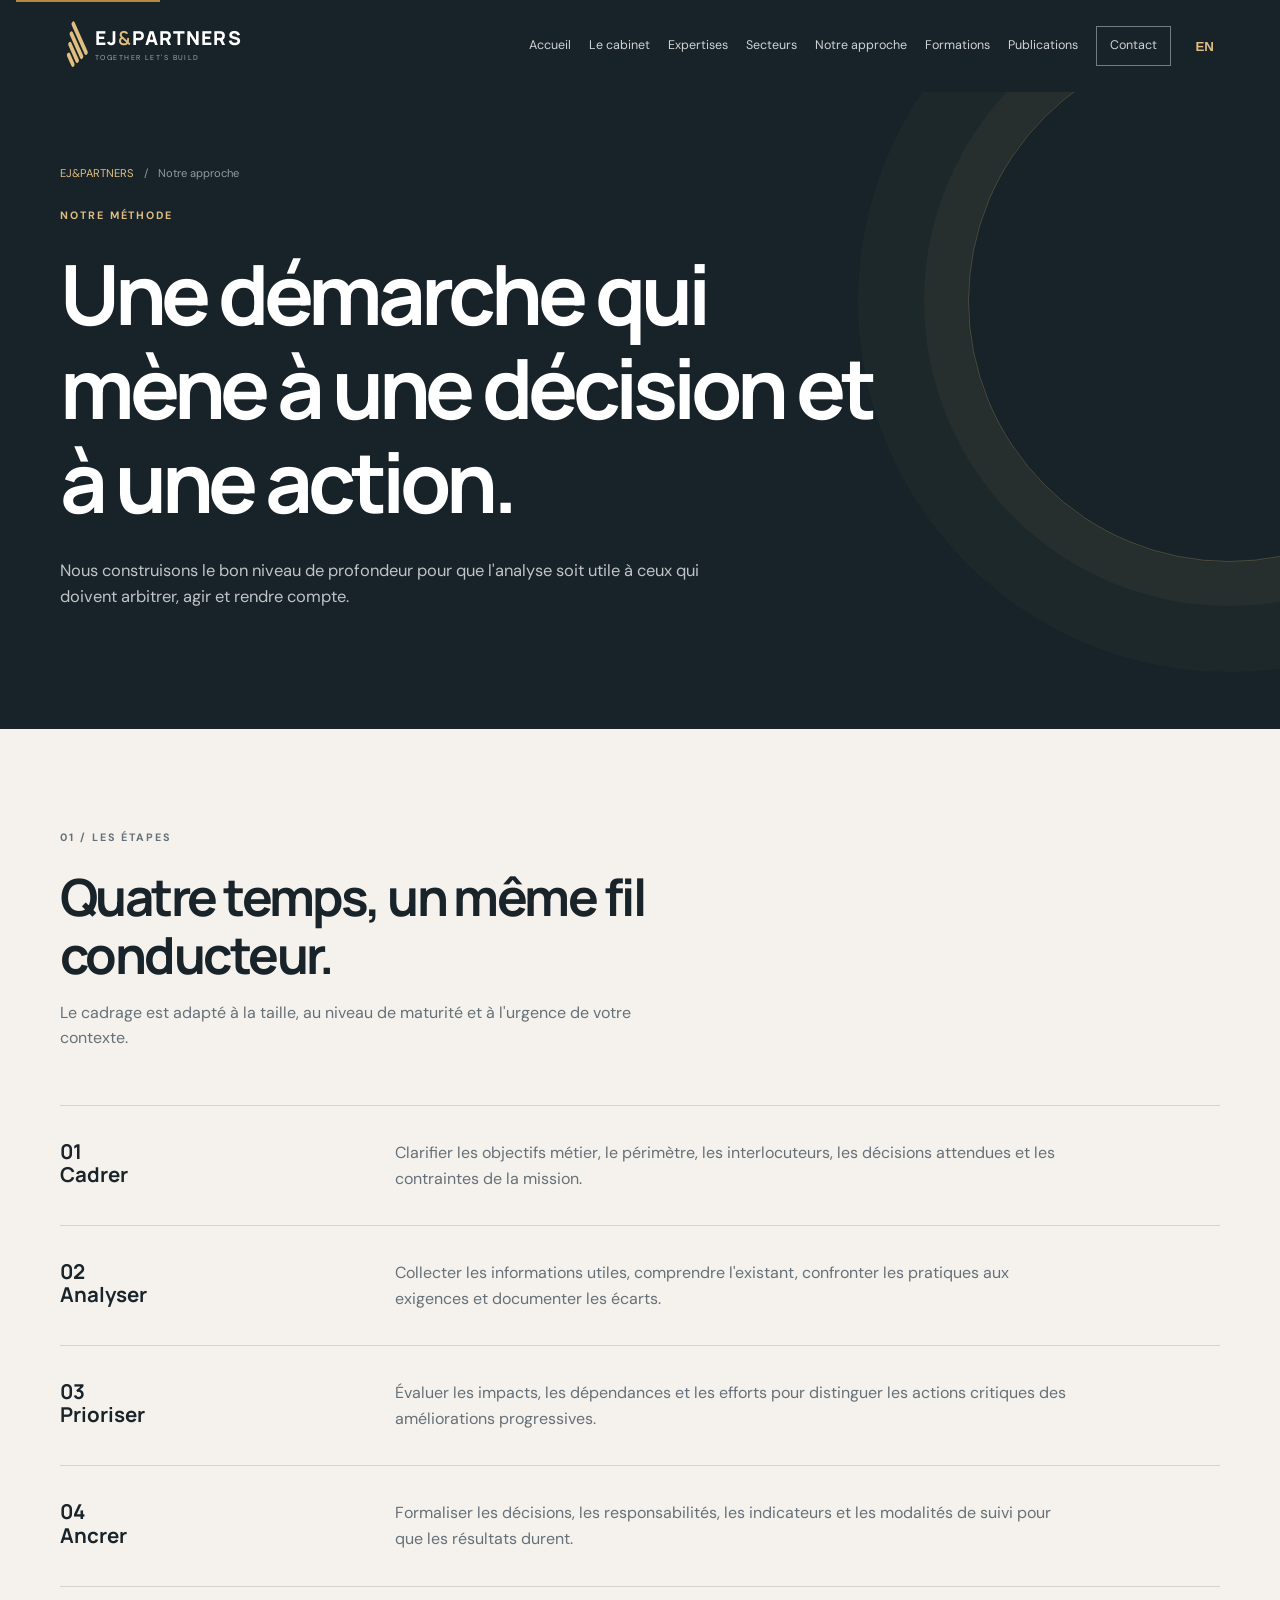
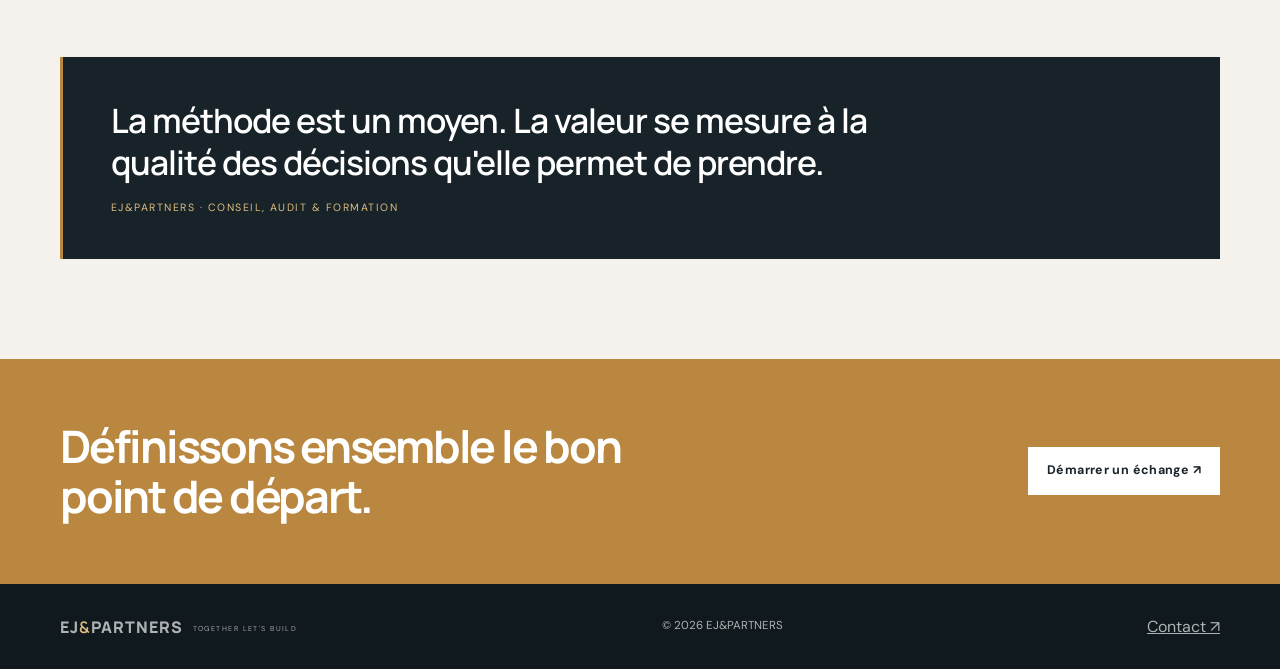
==== approche.html @ cfe6b8b7 "le prompt acheve" ====
<!doctype html><html lang="fr"><head><meta charset="utf-8"><meta name="viewport" content="width=device-width,initial-scale=1"><meta name="description" content="L'approche EJ&PARTNERS"><title>Notre approche — EJ&PARTNERS</title><link rel="preconnect" href="https://fonts.googleapis.com"><link rel="preconnect" href="https://fonts.gstatic.com" crossorigin><link href="https://fonts.googleapis.com/css2?family=DM+Sans:wght@400;500;600;700&family=Manrope:wght@600;700;800&display=swap" rel="stylesheet"><link rel="stylesheet" href="styles.css"><link rel="stylesheet" href="inner.css"></head><body><a class="skip" href="#main">Aller au contenu</a><header class="header inner-header" data-header><div class="wrap nav-wrap"><a class="brand" href="index.html"><span class="brand-symbol" aria-hidden="true"><i></i><i></i><i></i><i></i></span><span class="brand-name">EJ<span>&amp;</span>PARTNERS</span><small>TOGETHER LET'S BUILD</small></a><button class="menu" aria-expanded="false" aria-controls="nav"><span></span><span></span><span></span><b>Menu</b></button><nav id="nav" class="nav"><a href="index.html">Accueil</a><a href="cabinet.html">Le cabinet</a><a href="expertises.html">Expertises</a><a href="secteurs.html">Secteurs</a><a href="approche.html">Notre approche</a><a href="formations.html">Formations</a><a href="publications.html">Publications</a><a class="nav-cta" href="contact.html">Contact</a><button class="lang" data-lang="en">EN</button></nav></div></header><main id="main"><section class="page-hero"><div class="wrap"><p class="crumbs"><a href="index.html">EJ&amp;PARTNERS</a><span>/</span><span>Notre approche</span></p><p class="kicker gold-kicker">Notre méthode</p><h1 data-fr="Une démarche qui mène à une décision et à une action." data-en="A method that leads to decisions and action.">Une démarche qui mène à une décision et à une action.</h1><p class="lead">Nous construisons le bon niveau de profondeur pour que l'analyse soit utile à ceux qui doivent arbitrer, agir et rendre compte.</p></div></section><section class="page-content"><div class="wrap"><div class="content-intro"><p class="kicker dark-kicker">01 / Les étapes</p><h2>Quatre temps, un même fil conducteur.</h2><p>Le cadrage est adapté à la taille, au niveau de maturité et à l'urgence de votre contexte.</p></div><div class="detail-list"><article class="detail"><h3><span class="num">01</span><br>Cadrer</h3><p>Clarifier les objectifs métier, le périmètre, les interlocuteurs, les décisions attendues et les contraintes de la mission.</p></article><article class="detail"><h3><span class="num">02</span><br>Analyser</h3><p>Collecter les informations utiles, comprendre l'existant, confronter les pratiques aux exigences et documenter les écarts.</p></article><article class="detail"><h3><span class="num">03</span><br>Prioriser</h3><p>Évaluer les impacts, les dépendances et les efforts pour distinguer les actions critiques des améliorations progressives.</p></article><article class="detail"><h3><span class="num">04</span><br>Ancrer</h3><p>Formaliser les décisions, les responsabilités, les indicateurs et les modalités de suivi pour que les résultats durent.</p></article></div><div class="quote"><p>La méthode est un moyen. La valeur se mesure à la qualité des décisions qu'elle permet de prendre.</p><small>EJ&amp;PARTNERS · Conseil, audit &amp; formation</small></div></div></section><section class="cta"><div class="wrap cta-row"><h2>Définissons ensemble le bon point de départ.</h2><a class="btn btn-light" href="contact.html">Démarrer un échange ↗</a></div></section></main><footer class="footer"><div class="wrap footer-row"><a class="brand" href="index.html"><span class="brand-name">EJ<span>&amp;</span>PARTNERS</span><small>TOGETHER LET'S BUILD</small></a><p>© <span data-year></span> EJ&amp;PARTNERS</p><a href="contact.html">Contact ↗</a></div></footer><script src="script.js"></script></body></html>
---- styles.css ----
:root{--ink:#19232a;--dark:#172329;--paper:#f5f2ed;--warm:#e9e3d8;--muted:#657078;--gold:#b9873f;--gold-light:#e0be80;--line:rgba(25,35,42,.15);--white:#fff;--sans:"DM Sans",Arial,sans-serif;--display:Manrope,Arial,sans-serif}*{box-sizing:border-box}html{scroll-behavior:smooth}body{margin:0;color:var(--ink);background:var(--paper);font:16px/1.6 var(--sans)}a{color:inherit}.wrap{width:min(1160px,calc(100% - 48px));margin:auto}.skip{position:absolute;top:-40px;left:16px;background:var(--gold);color:#fff;padding:8px 12px;z-index:20}.skip:focus{top:16px}.header{position:absolute;z-index:10;width:100%;color:#fff}.header.scrolled{position:fixed;background:rgba(23,35,41,.97);box-shadow:0 8px 25px #0002}.nav-wrap{min-height:92px;display:flex;justify-content:space-between;align-items:center}.brand{display:grid;grid-template-columns:auto 1fr;grid-template-rows:auto auto;column-gap:10px;text-decoration:none;color:inherit;align-items:center}.brand-symbol{grid-row:1/3;display:flex;align-items:flex-end;gap:3px;height:32px;transform:rotate(-42deg)}.brand-symbol i{width:4px;border-radius:4px;background:var(--gold-light);transform:skew(-18deg)}.brand-symbol i:nth-child(1){height:14px}.brand-symbol i:nth-child(2){height:21px}.brand-symbol i:nth-child(3){height:28px}.brand-symbol i:nth-child(4){height:34px}.brand-name{font:800 1.2rem/1 var(--display);letter-spacing:.06em}.brand-name span{color:var(--gold-light);font-weight:600}.brand small{font-size:.45rem;letter-spacing:.2em;color:#fff9;margin-top:4px}.nav{display:flex;gap:18px;align-items:center}.nav a{font-size:.78rem;color:#fffc;text-decoration:none}.nav a:hover{color:#fff}.nav-cta{border:1px solid #fff6;padding:9px 13px}.lang{border:0;background:none;color:var(--gold-light);font-weight:700;cursor:pointer}.menu{display:none}.hero{position:relative;min-height:760px;display:flex;align-items:center;background:var(--dark);color:#fff;overflow:hidden}.hero:before{content:"";position:absolute;inset:0;background:linear-gradient(90deg,#ffffff0d 1px,transparent 1px),linear-gradient(#ffffff0d 1px,transparent 1px);background-size:280px 220px;opacity:.22}.hero-orbit{position:absolute;right:-250px;top:100px;width:700px;height:700px;border:1px solid #d8b36b44;border-radius:50%;box-shadow:0 0 0 44px #d8b36b0c,0 0 0 110px #d8b36b08}.hero-content{position:relative;z-index:1;padding-top:60px}.kicker{font-size:.67rem;letter-spacing:.18em;text-transform:uppercase;font-weight:700;margin:0 0 22px}.gold-kicker{color:var(--gold-light)}.dark-kicker{color:var(--gold)}h1,h2,h3{font-family:var(--display);line-height:1.13;margin:0}h1{font-size:clamp(2.9rem,6.5vw,5.7rem);letter-spacing:-.06em;max-width:820px}h1 em,h2 em{color:var(--gold-light);font-style:normal}.lead{max-width:600px;color:#fffb;font-size:1.03rem;margin:30px 0}.actions{display:flex;align-items:center;gap:25px}.btn{display:inline-flex;align-items:center;justify-content:center;background:var(--gold);color:#fff;text-decoration:none;padding:14px 19px;font-size:.78rem;font-weight:700;letter-spacing:.03em;transition:.2s}.btn:hover{background:#996c2f;transform:translateY(-2px)}.ghost-link{color:#fffc;text-decoration:none;font-size:.82rem}.hero-tags{display:flex;gap:24px;border-top:1px solid #fff3;padding-top:16px;margin-top:78px;width:560px;color:#fff8;font-size:.63rem;letter-spacing:.15em}.section{padding:112px 0}.two-col{display:grid;grid-template-columns:1fr 1fr;gap:90px}.intro h2,.warm h2{font-size:clamp(2.1rem,4vw,3.5rem);letter-spacing:-.05em;max-width:520px}.copy{color:var(--muted);max-width:520px}.copy p{margin-top:0;margin-bottom:19px}.under{display:inline-block;text-decoration:none;border-bottom:1px solid var(--gold);padding-bottom:4px;font-size:.82rem;font-weight:700;margin-top:12px}.dark{background:var(--dark);color:#fff}.section-head{display:grid;grid-template-columns:1.1fr .9fr;gap:70px;align-items:end;margin-bottom:53px}.section-head h2{font-size:clamp(2.1rem,4vw,3.5rem);letter-spacing:-.05em;max-width:640px}.section-head>p{margin:0;color:#fffa;max-width:390px}.cards{display:grid;grid-template-columns:repeat(4,1fr);border-top:1px solid #fff3;border-left:1px solid #fff3}.card{position:relative;min-height:260px;padding:24px;border-right:1px solid #fff3;border-bottom:1px solid #fff3;color:#fff;text-decoration:none}.card:hover{background:#b9873f18}.card span{color:var(--gold-light);font-size:.65rem;letter-spacing:.14em}.card h3{font-size:1.2rem;letter-spacing:-.02em;margin:44px 0 12px}.card p{margin:0;color:#fffa;font-size:.82rem}.card b{position:absolute;right:22px;bottom:17px;color:var(--gold-light);font-size:1.25rem;font-weight:400}.light-under{color:#fff;margin-top:32px}.sector-row{display:grid;grid-template-columns:repeat(4,1fr);border-top:1px solid var(--line);border-bottom:1px solid var(--line)}.sector-row a{position:relative;padding:23px;min-height:220px;text-decoration:none;border-right:1px solid var(--line)}.sector-row a:last-child{border-right:0}.sector-row a:hover{background:#ece7df}.sector-row span{color:var(--gold);font-size:.65rem;letter-spacing:.13em}.sector-row strong{display:block;font:600 1.3rem/1.18 var(--display);max-width:180px;margin-top:43px}.sector-row small{display:block;color:var(--muted);font-size:.73rem;margin-top:13px}.warm{background:var(--warm)}.steps{margin:0;padding:0;list-style:none;border-top:1px solid var(--line)}.steps li{display:grid;grid-template-columns:54px 1fr;gap:15px;padding:20px 0;border-bottom:1px solid var(--line)}.steps li>span{color:var(--gold);font-size:.67rem;letter-spacing:.14em}.steps h3{font-size:1.13rem}.steps p{margin:5px 0 0;color:var(--muted);font-size:.83rem}.contact-strip-inner{display:flex;justify-content:space-between;align-items:center;gap:35px}.contact-strip h2{font-size:clamp(2.2rem,4.6vw,4.1rem);letter-spacing:-.055em}.footer{background:#10191e;color:#fffa;padding:30px 0}.footer-row{display:flex;align-items:center;justify-content:space-between;gap:20px}.footer .brand-name{font-size:1rem}.footer p,.footer>a{font-size:.72rem;margin:0}.footer>a{color:var(--gold-light);text-decoration:none}
@media(max-width:850px){.wrap{width:min(100% - 36px,620px)}.nav-wrap{min-height:74px}.menu{display:flex;align-items:center;gap:4px;background:none;border:0;color:#fff;font:600 .7rem var(--sans)}.menu span{display:block;width:15px;height:1px;background:var(--gold-light)}.nav{display:none;position:absolute;top:74px;left:0;right:0;background:var(--dark);padding:18px;flex-direction:column;align-items:stretch;gap:5px}.nav.open{display:flex}.nav a{padding:10px 4px}.nav-cta{text-align:center}.lang{align-self:flex-start;margin-top:5px}.hero{min-height:700px}.hero-tags{width:100%;gap:14px;flex-wrap:wrap;margin-top:55px}.two-col,.section-head{grid-template-columns:1fr;gap:35px}.section{padding:78px 0}.cards{grid-template-columns:1fr 1fr}.card{min-height:225px}.sector-row{grid-template-columns:1fr 1fr}.sector-row a{border-bottom:1px solid var(--line)}.sector-row a:nth-child(2){border-right:0}.contact-strip-inner{align-items:flex-start;flex-direction:column}.footer-row{align-items:flex-start;flex-direction:column}}@media(max-width:480px){h1{font-size:2.85rem}.actions{align-items:flex-start;flex-direction:column;gap:17px}.cards,.sector-row{grid-template-columns:1fr}.card,.sector-row a{border-right:0}.sector-row a{min-height:170px}.sector-row strong{margin-top:28px}}
---- inner.css ----
.inner-header{background:var(--dark)}.page-hero{position:relative;background:var(--dark);color:#fff;padding:165px 0 88px;overflow:hidden}.page-hero:after{content:"";position:absolute;width:520px;height:520px;right:-210px;top:40px;border:1px solid #d8b36b44;border-radius:50%;box-shadow:0 0 0 44px #d8b36b0c,0 0 0 110px #d8b36b08}.page-hero .wrap{position:relative;z-index:1}.crumbs{display:flex;gap:10px;color:#fff8;font-size:.7rem;margin:0 0 24px}.crumbs a{color:var(--gold-light);text-decoration:none}.page-hero h1{max-width:850px}.page-hero .lead{max-width:650px}.page-content{padding:100px 0}.content-intro{max-width:720px;margin-bottom:54px}.content-intro h2{font-size:clamp(2.1rem,4vw,3.5rem);letter-spacing:-.05em}.content-intro p{color:var(--muted);max-width:620px}.detail-list{border-top:1px solid var(--line)}.detail{display:grid;grid-template-columns:280px 1fr;gap:55px;padding:34px 0;border-bottom:1px solid var(--line)}.detail h3{font-size:1.28rem}.detail p{color:var(--muted);max-width:680px;margin:0}.quote{margin-top:70px;padding:42px 48px;background:var(--dark);color:#fff;border-left:3px solid var(--gold)}.quote p{font:600 clamp(1.4rem,2.7vw,2.1rem)/1.25 var(--display);max-width:850px;margin:0;letter-spacing:-.03em}.quote small{display:block;color:var(--gold-light);margin-top:17px;font-size:.66rem;letter-spacing:.14em;text-transform:uppercase}.cta{padding:62px 0;background:var(--gold);color:#fff}.cta-row{display:flex;align-items:center;justify-content:space-between;gap:30px}.cta h2{font-size:clamp(1.9rem,3.5vw,3rem);letter-spacing:-.05em;max-width:660px}.btn-light{background:#fff;color:var(--ink)}.page-cards{display:grid;grid-template-columns:repeat(2,1fr);gap:1px;background:var(--line);border-left:1px solid var(--line);border-top:1px solid var(--line)}.page-card{background:var(--paper);padding:31px;min-height:230px}.page-card.dark-card{background:var(--dark);color:#fff}.page-card .num{color:var(--gold);font-size:.65rem;letter-spacing:.15em}.page-card h3{font-size:1.28rem;margin:38px 0 13px}.page-card p{color:var(--muted);font-size:.86rem;margin:0}.dark-card p{color:#fffa}.contact-grid{display:grid;grid-template-columns:1fr 1fr;gap:90px}.contact-copy h2{font-size:clamp(2.1rem,4vw,3.6rem);letter-spacing:-.05em}.contact-copy>p{color:var(--muted);max-width:540px}.contact-details{border-top:1px solid var(--line);margin-top:35px;padding-top:18px;display:grid;gap:8px}.contact-details small{color:var(--muted)}.contact-details strong{font-family:var(--display);font-size:1.05rem}.form-box{background:var(--dark);padding:36px;color:#fff}.form-box form{display:grid;gap:18px}.form-box label{display:grid;gap:7px;color:#fff9;font-size:.75rem}.form-box input,.form-box select,.form-box textarea{width:100%;border:0;border-bottom:1px solid #fff4;background:none;color:#fff;padding:8px 0;font:inherit;outline:none}.form-box select option{color:var(--ink)}.form-box input:focus,.form-box select:focus,.form-box textarea:focus{border-color:var(--gold-light)}.status{color:var(--gold-light);font-size:.78rem;min-height:25px;margin:0}.article-grid{display:grid;grid-template-columns:repeat(3,1fr);gap:22px}.article{background:#fff;border:1px solid var(--line);padding:28px;min-height:280px}.article small{color:var(--gold);letter-spacing:.12em;text-transform:uppercase;font-size:.62rem}.article h3{font-size:1.2rem;margin:25px 0 14px}.article p{font-size:.84rem;color:var(--muted)}.article a{font-size:.8rem;font-weight:700;text-decoration:none}.article a:hover{color:var(--gold)}@media(max-width:850px){.page-hero{padding:135px 0 70px}.page-content{padding:75px 0}.detail,.contact-grid{grid-template-columns:1fr;gap:14px}.page-cards,.article-grid{grid-template-columns:1fr}.cta-row{align-items:flex-start;flex-direction:column}.quote{padding:30px 24px}}
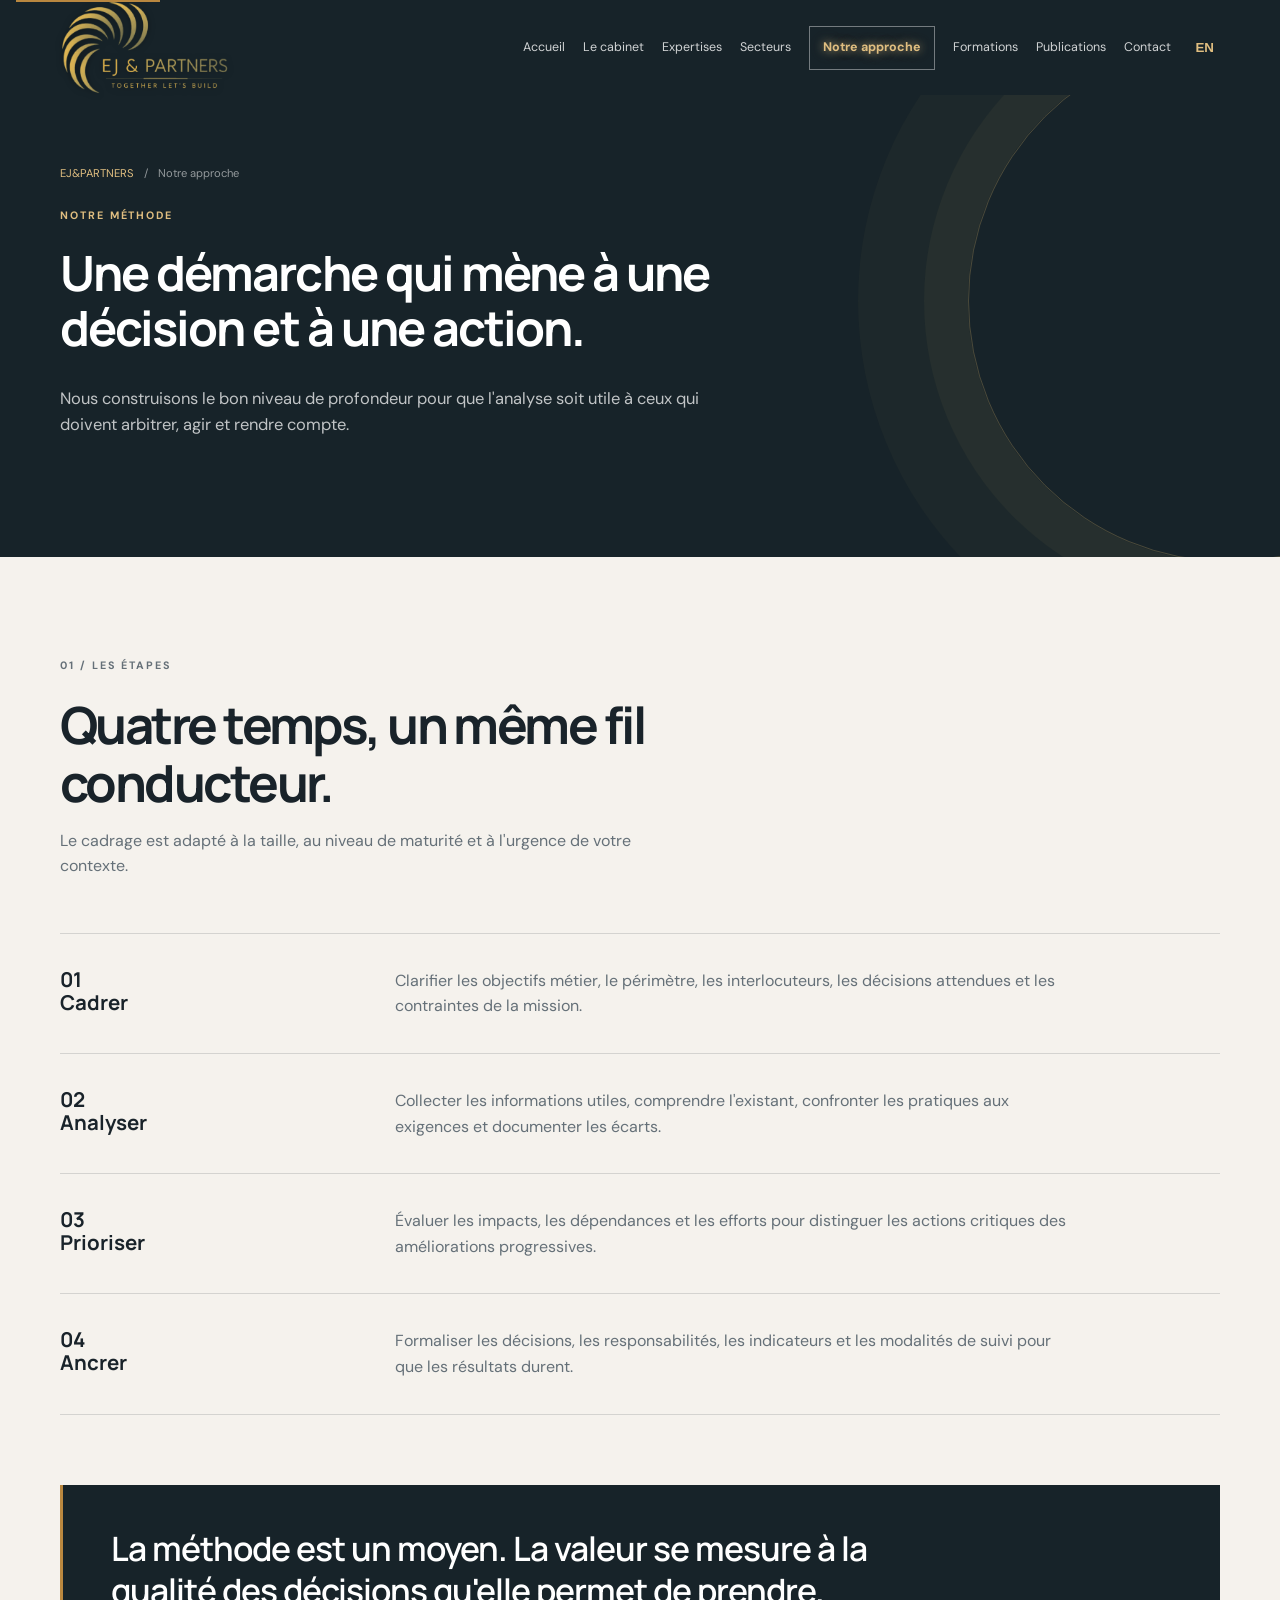
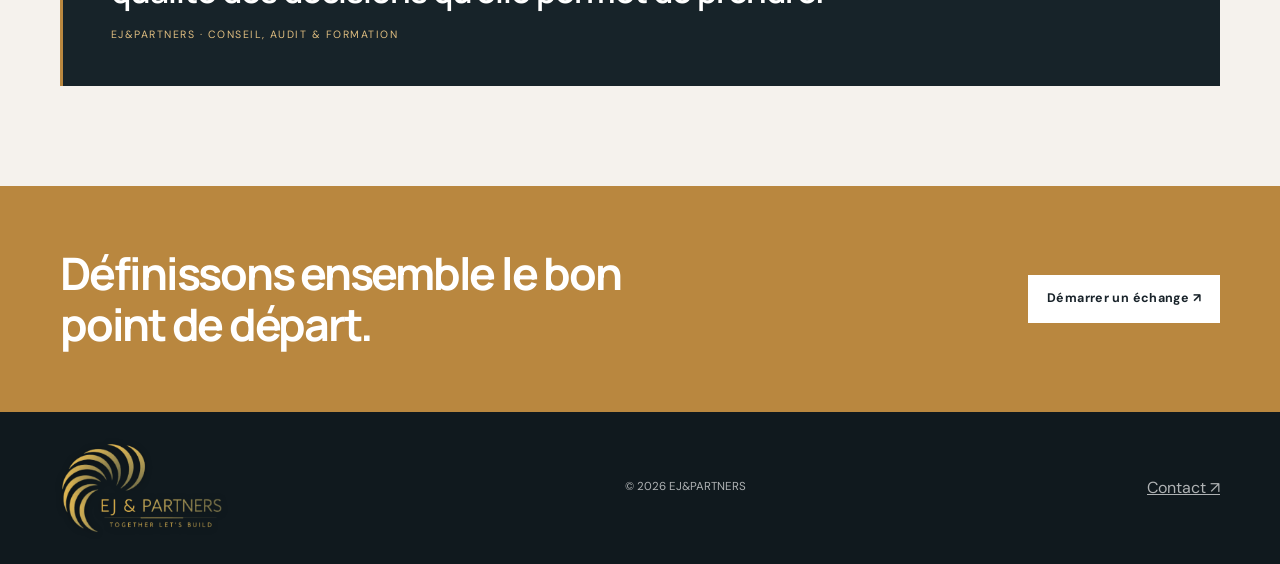
==== commit 22394b68: "il manque les photos" ====
--- a/approche.html
+++ b/approche.html
@@ -1 +1 @@
-<!doctype html><html lang="fr"><head><meta charset="utf-8"><meta name="viewport" content="width=device-width,initial-scale=1"><meta name="description" content="L'approche EJ&PARTNERS"><title>Notre approche — EJ&PARTNERS</title><link rel="preconnect" href="https://fonts.googleapis.com"><link rel="preconnect" href="https://fonts.gstatic.com" crossorigin><link href="https://fonts.googleapis.com/css2?family=DM+Sans:wght@400;500;600;700&family=Manrope:wght@600;700;800&display=swap" rel="stylesheet"><link rel="stylesheet" href="styles.css"><link rel="stylesheet" href="inner.css"></head><body><a class="skip" href="#main">Aller au contenu</a><header class="header inner-header" data-header><div class="wrap nav-wrap"><a class="brand" href="index.html"><span class="brand-symbol" aria-hidden="true"><i></i><i></i><i></i><i></i></span><span class="brand-name">EJ<span>&amp;</span>PARTNERS</span><small>TOGETHER LET'S BUILD</small></a><button class="menu" aria-expanded="false" aria-controls="nav"><span></span><span></span><span></span><b>Menu</b></button><nav id="nav" class="nav"><a href="index.html">Accueil</a><a href="cabinet.html">Le cabinet</a><a href="expertises.html">Expertises</a><a href="secteurs.html">Secteurs</a><a href="approche.html">Notre approche</a><a href="formations.html">Formations</a><a href="publications.html">Publications</a><a class="nav-cta" href="contact.html">Contact</a><button class="lang" data-lang="en">EN</button></nav></div></header><main id="main"><section class="page-hero"><div class="wrap"><p class="crumbs"><a href="index.html">EJ&amp;PARTNERS</a><span>/</span><span>Notre approche</span></p><p class="kicker gold-kicker">Notre méthode</p><h1 data-fr="Une démarche qui mène à une décision et à une action." data-en="A method that leads to decisions and action.">Une démarche qui mène à une décision et à une action.</h1><p class="lead">Nous construisons le bon niveau de profondeur pour que l'analyse soit utile à ceux qui doivent arbitrer, agir et rendre compte.</p></div></section><section class="page-content"><div class="wrap"><div class="content-intro"><p class="kicker dark-kicker">01 / Les étapes</p><h2>Quatre temps, un même fil conducteur.</h2><p>Le cadrage est adapté à la taille, au niveau de maturité et à l'urgence de votre contexte.</p></div><div class="detail-list"><article class="detail"><h3><span class="num">01</span><br>Cadrer</h3><p>Clarifier les objectifs métier, le périmètre, les interlocuteurs, les décisions attendues et les contraintes de la mission.</p></article><article class="detail"><h3><span class="num">02</span><br>Analyser</h3><p>Collecter les informations utiles, comprendre l'existant, confronter les pratiques aux exigences et documenter les écarts.</p></article><article class="detail"><h3><span class="num">03</span><br>Prioriser</h3><p>Évaluer les impacts, les dépendances et les efforts pour distinguer les actions critiques des améliorations progressives.</p></article><article class="detail"><h3><span class="num">04</span><br>Ancrer</h3><p>Formaliser les décisions, les responsabilités, les indicateurs et les modalités de suivi pour que les résultats durent.</p></article></div><div class="quote"><p>La méthode est un moyen. La valeur se mesure à la qualité des décisions qu'elle permet de prendre.</p><small>EJ&amp;PARTNERS · Conseil, audit &amp; formation</small></div></div></section><section class="cta"><div class="wrap cta-row"><h2>Définissons ensemble le bon point de départ.</h2><a class="btn btn-light" href="contact.html">Démarrer un échange ↗</a></div></section></main><footer class="footer"><div class="wrap footer-row"><a class="brand" href="index.html"><span class="brand-name">EJ<span>&amp;</span>PARTNERS</span><small>TOGETHER LET'S BUILD</small></a><p>© <span data-year></span> EJ&amp;PARTNERS</p><a href="contact.html">Contact ↗</a></div></footer><script src="script.js"></script></body></html>
+<!doctype html><html lang="fr"><head><meta charset="utf-8"><meta name="viewport" content="width=device-width,initial-scale=1"><meta name="description" content="L'approche EJ&PARTNERS"><title>Notre approche — EJ&PARTNERS</title><link rel="preconnect" href="https://fonts.googleapis.com"><link rel="preconnect" href="https://fonts.gstatic.com" crossorigin><link href="https://fonts.googleapis.com/css2?family=DM+Sans:wght@400;500;600;700&family=Manrope:wght@600;700;800&display=swap" rel="stylesheet"><link rel="stylesheet" href="styles.css"><link rel="stylesheet" href="inner.css"></head><body><a class="skip" href="#main">Aller au contenu</a><header class="header inner-header" data-header><div class="wrap nav-wrap"><a class="brand" href="index.html"><img class="brand-logo" src="logo-ej-partners.png" alt="EJ&amp;PARTNERS ? Together let?s build"></a><button class="menu" aria-expanded="false" aria-controls="nav"><span></span><span></span><span></span><b>Menu</b></button><nav id="nav" class="nav"><a href="index.html">Accueil</a><a href="cabinet.html">Le cabinet</a><a href="expertises.html">Expertises</a><a href="secteurs.html">Secteurs</a><a href="approche.html">Notre approche</a><a href="formations.html">Formations</a><a href="publications.html">Publications</a><a class="nav-cta" href="contact.html">Contact</a><button class="lang" data-lang="en">EN</button></nav></div></header><main id="main"><section class="page-hero"><div class="wrap"><p class="crumbs"><a href="index.html">EJ&amp;PARTNERS</a><span>/</span><span>Notre approche</span></p><p class="kicker gold-kicker">Notre méthode</p><h1 class="approche-title" data-fr="<span>Une démarche qui mène à une</span><span>décision et à une action.</span>" data-en="<span>A method that leads to</span><span>decisions and action.</span>"><span>Une démarche qui mène à une</span><span>décision et à une action.</span></h1><p class="lead">Nous construisons le bon niveau de profondeur pour que l'analyse soit utile à ceux qui doivent arbitrer, agir et rendre compte.</p></div></section><section class="page-content"><div class="wrap"><div class="content-intro"><p class="kicker dark-kicker">01 / Les étapes</p><h2>Quatre temps, un même fil conducteur.</h2><p>Le cadrage est adapté à la taille, au niveau de maturité et à l'urgence de votre contexte.</p></div><div class="detail-list"><article class="detail"><h3><span class="num">01</span><br>Cadrer</h3><p>Clarifier les objectifs métier, le périmètre, les interlocuteurs, les décisions attendues et les contraintes de la mission.</p></article><article class="detail"><h3><span class="num">02</span><br>Analyser</h3><p>Collecter les informations utiles, comprendre l'existant, confronter les pratiques aux exigences et documenter les écarts.</p></article><article class="detail"><h3><span class="num">03</span><br>Prioriser</h3><p>Évaluer les impacts, les dépendances et les efforts pour distinguer les actions critiques des améliorations progressives.</p></article><article class="detail"><h3><span class="num">04</span><br>Ancrer</h3><p>Formaliser les décisions, les responsabilités, les indicateurs et les modalités de suivi pour que les résultats durent.</p></article></div><div class="quote"><p>La méthode est un moyen. La valeur se mesure à la qualité des décisions qu'elle permet de prendre.</p><small>EJ&amp;PARTNERS · Conseil, audit &amp; formation</small></div></div></section><section class="cta"><div class="wrap cta-row"><h2>Définissons ensemble le bon point de départ.</h2><a class="btn btn-light" href="contact.html">Démarrer un échange ↗</a></div></section></main><footer class="footer"><div class="wrap footer-row"><a class="brand" href="index.html"><img class="brand-logo" src="logo-ej-partners.png" alt="EJ&amp;PARTNERS ? Together let?s build"></a><p>© <span data-year></span> EJ&amp;PARTNERS</p><a href="contact.html">Contact ↗</a></div></footer><script src="script.js"></script></body></html>
--- a/styles.css
+++ b/styles.css
@@ -1,2 +1,23 @@
 :root{--ink:#19232a;--dark:#172329;--paper:#f5f2ed;--warm:#e9e3d8;--muted:#657078;--gold:#b9873f;--gold-light:#e0be80;--line:rgba(25,35,42,.15);--white:#fff;--sans:"DM Sans",Arial,sans-serif;--display:Manrope,Arial,sans-serif}*{box-sizing:border-box}html{scroll-behavior:smooth}body{margin:0;color:var(--ink);background:var(--paper);font:16px/1.6 var(--sans)}a{color:inherit}.wrap{width:min(1160px,calc(100% - 48px));margin:auto}.skip{position:absolute;top:-40px;left:16px;background:var(--gold);color:#fff;padding:8px 12px;z-index:20}.skip:focus{top:16px}.header{position:absolute;z-index:10;width:100%;color:#fff}.header.scrolled{position:fixed;background:rgba(23,35,41,.97);box-shadow:0 8px 25px #0002}.nav-wrap{min-height:92px;display:flex;justify-content:space-between;align-items:center}.brand{display:grid;grid-template-columns:auto 1fr;grid-template-rows:auto auto;column-gap:10px;text-decoration:none;color:inherit;align-items:center}.brand-symbol{grid-row:1/3;display:flex;align-items:flex-end;gap:3px;height:32px;transform:rotate(-42deg)}.brand-symbol i{width:4px;border-radius:4px;background:var(--gold-light);transform:skew(-18deg)}.brand-symbol i:nth-child(1){height:14px}.brand-symbol i:nth-child(2){height:21px}.brand-symbol i:nth-child(3){height:28px}.brand-symbol i:nth-child(4){height:34px}.brand-name{font:800 1.2rem/1 var(--display);letter-spacing:.06em}.brand-name span{color:var(--gold-light);font-weight:600}.brand small{font-size:.45rem;letter-spacing:.2em;color:#fff9;margin-top:4px}.nav{display:flex;gap:18px;align-items:center}.nav a{font-size:.78rem;color:#fffc;text-decoration:none}.nav a:hover{color:#fff}.nav-cta{border:1px solid #fff6;padding:9px 13px}.lang{border:0;background:none;color:var(--gold-light);font-weight:700;cursor:pointer}.menu{display:none}.hero{position:relative;min-height:760px;display:flex;align-items:center;background:var(--dark);color:#fff;overflow:hidden}.hero:before{content:"";position:absolute;inset:0;background:linear-gradient(90deg,#ffffff0d 1px,transparent 1px),linear-gradient(#ffffff0d 1px,transparent 1px);background-size:280px 220px;opacity:.22}.hero-orbit{position:absolute;right:-250px;top:100px;width:700px;height:700px;border:1px solid #d8b36b44;border-radius:50%;box-shadow:0 0 0 44px #d8b36b0c,0 0 0 110px #d8b36b08}.hero-content{position:relative;z-index:1;padding-top:60px}.kicker{font-size:.67rem;letter-spacing:.18em;text-transform:uppercase;font-weight:700;margin:0 0 22px}.gold-kicker{color:var(--gold-light)}.dark-kicker{color:var(--gold)}h1,h2,h3{font-family:var(--display);line-height:1.13;margin:0}h1{font-size:clamp(2.9rem,6.5vw,5.7rem);letter-spacing:-.06em;max-width:820px}h1 em,h2 em{color:var(--gold-light);font-style:normal}.lead{max-width:600px;color:#fffb;font-size:1.03rem;margin:30px 0}.actions{display:flex;align-items:center;gap:25px}.btn{display:inline-flex;align-items:center;justify-content:center;background:var(--gold);color:#fff;text-decoration:none;padding:14px 19px;font-size:.78rem;font-weight:700;letter-spacing:.03em;transition:.2s}.btn:hover{background:#996c2f;transform:translateY(-2px)}.ghost-link{color:#fffc;text-decoration:none;font-size:.82rem}.hero-tags{display:flex;gap:24px;border-top:1px solid #fff3;padding-top:16px;margin-top:78px;width:560px;color:#fff8;font-size:.63rem;letter-spacing:.15em}.section{padding:112px 0}.two-col{display:grid;grid-template-columns:1fr 1fr;gap:90px}.intro h2,.warm h2{font-size:clamp(2.1rem,4vw,3.5rem);letter-spacing:-.05em;max-width:520px}.copy{color:var(--muted);max-width:520px}.copy p{margin-top:0;margin-bottom:19px}.under{display:inline-block;text-decoration:none;border-bottom:1px solid var(--gold);padding-bottom:4px;font-size:.82rem;font-weight:700;margin-top:12px}.dark{background:var(--dark);color:#fff}.section-head{display:grid;grid-template-columns:1.1fr .9fr;gap:70px;align-items:end;margin-bottom:53px}.section-head h2{font-size:clamp(2.1rem,4vw,3.5rem);letter-spacing:-.05em;max-width:640px}.section-head>p{margin:0;color:#fffa;max-width:390px}.cards{display:grid;grid-template-columns:repeat(4,1fr);border-top:1px solid #fff3;border-left:1px solid #fff3}.card{position:relative;min-height:260px;padding:24px;border-right:1px solid #fff3;border-bottom:1px solid #fff3;color:#fff;text-decoration:none}.card:hover{background:#b9873f18}.card span{color:var(--gold-light);font-size:.65rem;letter-spacing:.14em}.card h3{font-size:1.2rem;letter-spacing:-.02em;margin:44px 0 12px}.card p{margin:0;color:#fffa;font-size:.82rem}.card b{position:absolute;right:22px;bottom:17px;color:var(--gold-light);font-size:1.25rem;font-weight:400}.light-under{color:#fff;margin-top:32px}.sector-row{display:grid;grid-template-columns:repeat(4,1fr);border-top:1px solid var(--line);border-bottom:1px solid var(--line)}.sector-row a{position:relative;padding:23px;min-height:220px;text-decoration:none;border-right:1px solid var(--line)}.sector-row a:last-child{border-right:0}.sector-row a:hover{background:#ece7df}.sector-row span{color:var(--gold);font-size:.65rem;letter-spacing:.13em}.sector-row strong{display:block;font:600 1.3rem/1.18 var(--display);max-width:180px;margin-top:43px}.sector-row small{display:block;color:var(--muted);font-size:.73rem;margin-top:13px}.warm{background:var(--warm)}.steps{margin:0;padding:0;list-style:none;border-top:1px solid var(--line)}.steps li{display:grid;grid-template-columns:54px 1fr;gap:15px;padding:20px 0;border-bottom:1px solid var(--line)}.steps li>span{color:var(--gold);font-size:.67rem;letter-spacing:.14em}.steps h3{font-size:1.13rem}.steps p{margin:5px 0 0;color:var(--muted);font-size:.83rem}.contact-strip-inner{display:flex;justify-content:space-between;align-items:center;gap:35px}.contact-strip h2{font-size:clamp(2.2rem,4.6vw,4.1rem);letter-spacing:-.055em}.footer{background:#10191e;color:#fffa;padding:30px 0}.footer-row{display:flex;align-items:center;justify-content:space-between;gap:20px}.footer .brand-name{font-size:1rem}.footer p,.footer>a{font-size:.72rem;margin:0}.footer>a{color:var(--gold-light);text-decoration:none}
 @media(max-width:850px){.wrap{width:min(100% - 36px,620px)}.nav-wrap{min-height:74px}.menu{display:flex;align-items:center;gap:4px;background:none;border:0;color:#fff;font:600 .7rem var(--sans)}.menu span{display:block;width:15px;height:1px;background:var(--gold-light)}.nav{display:none;position:absolute;top:74px;left:0;right:0;background:var(--dark);padding:18px;flex-direction:column;align-items:stretch;gap:5px}.nav.open{display:flex}.nav a{padding:10px 4px}.nav-cta{text-align:center}.lang{align-self:flex-start;margin-top:5px}.hero{min-height:700px}.hero-tags{width:100%;gap:14px;flex-wrap:wrap;margin-top:55px}.two-col,.section-head{grid-template-columns:1fr;gap:35px}.section{padding:78px 0}.cards{grid-template-columns:1fr 1fr}.card{min-height:225px}.sector-row{grid-template-columns:1fr 1fr}.sector-row a{border-bottom:1px solid var(--line)}.sector-row a:nth-child(2){border-right:0}.contact-strip-inner{align-items:flex-start;flex-direction:column}.footer-row{align-items:flex-start;flex-direction:column}}@media(max-width:480px){h1{font-size:2.85rem}.actions{align-items:flex-start;flex-direction:column;gap:17px}.cards,.sector-row{grid-template-columns:1fr}.card,.sector-row a{border-right:0}.sector-row a{min-height:170px}.sector-row strong{margin-top:28px}}
+/* Responsive overrides */
+html{overflow-x:hidden}body{overflow-x:hidden}.wrap{max-width:100%}.nav a,.btn,.lang{min-height:44px;display:inline-flex;align-items:center}.menu{display:none}.nav a{white-space:nowrap}
+@media (max-width:1100px) and (min-width:851px){.wrap{width:min(100% - 40px,960px)}.nav{gap:11px}.nav a{font-size:.72rem}.nav-cta{padding:8px 10px}.hero{min-height:700px}.hero-orbit{right:-330px}.cards{grid-template-columns:repeat(2,1fr)}.card:nth-child(2){border-right:0}.sector-row{grid-template-columns:repeat(2,1fr)}.sector-row a:nth-child(2){border-right:0}.sector-row a{border-bottom:1px solid var(--line)}}
+@media (max-width:850px){.wrap{width:calc(100% - 32px)}.header{position:absolute}.menu{display:flex}.nav{max-height:calc(100vh - 74px);overflow-y:auto}.hero-content{padding-top:35px}.hero h1{max-width:650px}.section-head>p{max-width:620px}.btn{min-height:48px;padding:12px 17px}.ghost-link,.under{min-height:44px;display:inline-flex;align-items:center}.footer{padding:26px 0}.footer-row{gap:18px}.footer p{max-width:100%}}
+@media (max-width:600px){.wrap{width:calc(100% - 28px)}.nav-wrap{min-height:68px}.nav{top:68px}.hero{min-height:650px}.hero h1{font-size:clamp(2.35rem,12vw,3.5rem);letter-spacing:-.055em}.hero .lead{font-size:.94rem;margin:23px 0}.hero-orbit{width:440px;height:440px;right:-260px;top:170px}.hero-tags{margin-top:40px;font-size:.57rem}.section{padding:64px 0}.intro h2,.warm h2,.section-head h2{font-size:clamp(1.9rem,9vw,2.75rem)}.section-head{margin-bottom:34px}.cards{grid-template-columns:1fr}.card{min-height:210px}.card h3{margin-top:30px}.sector-row{grid-template-columns:1fr}.sector-row a{border-right:0;min-height:150px}.sector-row strong{margin-top:27px}.contact-strip h2{font-size:clamp(2rem,10vw,3rem)}}
+@media (max-width:380px){.hero h1{font-size:2.25rem}.kicker{font-size:.59rem;letter-spacing:.13em}.actions .btn{width:100%}.hero-tags{gap:10px}.brand-name{font-size:1.05rem}.brand small{font-size:.38rem}}
+.nav-cta{border:0;padding:0}.nav a.active,.nav a[aria-current="page"]{border:1px solid #fff6;padding:9px 13px;color:var(--gold-light);font-weight:700;text-shadow:0 0 8px #e0be80a6,0 0 16px #e0be8055}.nav a.active:hover,.nav a[aria-current="page"]:hover{border-color:#fff9}.nav a:focus-visible{outline:2px solid var(--gold-light);outline-offset:3px}.menu{width:44px;height:44px;padding:0;display:none;flex-direction:column;align-items:center;justify-content:center;gap:5px}.menu b{display:none}.menu span{display:block;width:24px;height:2px;margin:0;background:var(--gold-light);border-radius:2px;transition:transform .2s,opacity .2s}.menu[aria-expanded="true"] span:nth-child(1){transform:translateY(7px) rotate(45deg)}.menu[aria-expanded="true"] span:nth-child(2){opacity:0}.menu[aria-expanded="true"] span:nth-child(3){transform:translateY(-7px) rotate(-45deg)}
+@media(max-width:850px){.menu{display:flex}.nav a.active,.nav a[aria-current="page"]{width:100%;padding:10px 12px}}
+.hero h1::first-line{font-size:clamp(1rem,5vw,3.5rem)}
+.hero h1 em{display:inline-block;font-size:clamp(1.125rem,5vw,3.25rem);letter-spacing:-.04em;white-space:nowrap}
+.hero-content{transform:translateY(-32px)}
+@media(max-width:850px){.hero-content{transform:translateY(-20px)}}
+html.reveal-ready [data-reveal]{opacity:0;translate:0 20px;transition:opacity 650ms cubic-bezier(.2,.7,.2,1) var(--reveal-delay,0ms),translate 650ms cubic-bezier(.2,.7,.2,1) var(--reveal-delay,0ms)}
+html.reveal-ready [data-reveal].is-visible{opacity:1;translate:0 0}
+@media(max-width:600px){html.reveal-ready [data-reveal]{translate:0 14px;transition-duration:550ms}}
+@media(prefers-reduced-motion:reduce){html.reveal-ready [data-reveal],html.reveal-ready [data-reveal].is-visible{opacity:1;translate:none;transition:none}}
+.brand{display:block;flex:none}
+.brand-logo{display:block;width:170px;max-width:42vw;height:auto;filter:drop-shadow(0 1px 3px #0008)}
+.footer .brand-logo{width:164px}
+@media (min-width:851px) and (max-width:1100px){.brand-logo{width:136px}.footer .brand-logo{width:144px}}
+@media(max-width:850px){.nav-wrap{min-height:92px}.nav{top:92px;max-height:calc(100vh - 92px)}.brand-logo{width:156px;max-width:50vw}.footer .brand-logo{width:148px}}
--- a/inner.css
+++ b/inner.css
@@ -1 +1,12 @@
 .inner-header{background:var(--dark)}.page-hero{position:relative;background:var(--dark);color:#fff;padding:165px 0 88px;overflow:hidden}.page-hero:after{content:"";position:absolute;width:520px;height:520px;right:-210px;top:40px;border:1px solid #d8b36b44;border-radius:50%;box-shadow:0 0 0 44px #d8b36b0c,0 0 0 110px #d8b36b08}.page-hero .wrap{position:relative;z-index:1}.crumbs{display:flex;gap:10px;color:#fff8;font-size:.7rem;margin:0 0 24px}.crumbs a{color:var(--gold-light);text-decoration:none}.page-hero h1{max-width:850px}.page-hero .lead{max-width:650px}.page-content{padding:100px 0}.content-intro{max-width:720px;margin-bottom:54px}.content-intro h2{font-size:clamp(2.1rem,4vw,3.5rem);letter-spacing:-.05em}.content-intro p{color:var(--muted);max-width:620px}.detail-list{border-top:1px solid var(--line)}.detail{display:grid;grid-template-columns:280px 1fr;gap:55px;padding:34px 0;border-bottom:1px solid var(--line)}.detail h3{font-size:1.28rem}.detail p{color:var(--muted);max-width:680px;margin:0}.quote{margin-top:70px;padding:42px 48px;background:var(--dark);color:#fff;border-left:3px solid var(--gold)}.quote p{font:600 clamp(1.4rem,2.7vw,2.1rem)/1.25 var(--display);max-width:850px;margin:0;letter-spacing:-.03em}.quote small{display:block;color:var(--gold-light);margin-top:17px;font-size:.66rem;letter-spacing:.14em;text-transform:uppercase}.cta{padding:62px 0;background:var(--gold);color:#fff}.cta-row{display:flex;align-items:center;justify-content:space-between;gap:30px}.cta h2{font-size:clamp(1.9rem,3.5vw,3rem);letter-spacing:-.05em;max-width:660px}.btn-light{background:#fff;color:var(--ink)}.page-cards{display:grid;grid-template-columns:repeat(2,1fr);gap:1px;background:var(--line);border-left:1px solid var(--line);border-top:1px solid var(--line)}.page-card{background:var(--paper);padding:31px;min-height:230px}.page-card.dark-card{background:var(--dark);color:#fff}.page-card .num{color:var(--gold);font-size:.65rem;letter-spacing:.15em}.page-card h3{font-size:1.28rem;margin:38px 0 13px}.page-card p{color:var(--muted);font-size:.86rem;margin:0}.dark-card p{color:#fffa}.contact-grid{display:grid;grid-template-columns:1fr 1fr;gap:90px}.contact-copy h2{font-size:clamp(2.1rem,4vw,3.6rem);letter-spacing:-.05em}.contact-copy>p{color:var(--muted);max-width:540px}.contact-details{border-top:1px solid var(--line);margin-top:35px;padding-top:18px;display:grid;gap:8px}.contact-details small{color:var(--muted)}.contact-details strong{font-family:var(--display);font-size:1.05rem}.form-box{background:var(--dark);padding:36px;color:#fff}.form-box form{display:grid;gap:18px}.form-box label{display:grid;gap:7px;color:#fff9;font-size:.75rem}.form-box input,.form-box select,.form-box textarea{width:100%;border:0;border-bottom:1px solid #fff4;background:none;color:#fff;padding:8px 0;font:inherit;outline:none}.form-box select option{color:var(--ink)}.form-box input:focus,.form-box select:focus,.form-box textarea:focus{border-color:var(--gold-light)}.status{color:var(--gold-light);font-size:.78rem;min-height:25px;margin:0}.article-grid{display:grid;grid-template-columns:repeat(3,1fr);gap:22px}.article{background:#fff;border:1px solid var(--line);padding:28px;min-height:280px}.article small{color:var(--gold);letter-spacing:.12em;text-transform:uppercase;font-size:.62rem}.article h3{font-size:1.2rem;margin:25px 0 14px}.article p{font-size:.84rem;color:var(--muted)}.article a{font-size:.8rem;font-weight:700;text-decoration:none}.article a:hover{color:var(--gold)}@media(max-width:850px){.page-hero{padding:135px 0 70px}.page-content{padding:75px 0}.detail,.contact-grid{grid-template-columns:1fr;gap:14px}.page-cards,.article-grid{grid-template-columns:1fr}.cta-row{align-items:flex-start;flex-direction:column}.quote{padding:30px 24px}}
+/* Responsive overrides for internal pages */
+.page-hero,.page-content,.cta{overflow:hidden}.page-hero h1,.content-intro h2,.detail h3,.page-card h3,.article h3{overflow-wrap:anywhere}.form-box{min-width:0}.form-box input,.form-box select,.form-box textarea{font-size:16px;min-height:44px}.page-card,.article{min-width:0}
+@media (max-width:1100px) and (min-width:851px){.page-hero{padding-top:145px}.page-content{padding:82px 0}.contact-grid{gap:50px}.detail{grid-template-columns:220px 1fr;gap:35px}.article-grid{grid-template-columns:repeat(2,1fr)}.article:last-child{grid-column:1/-1}}
+@media (max-width:850px){.page-hero{padding:125px 0 64px}.page-hero:after{width:400px;height:400px;right:-230px;top:100px}.page-hero .lead{font-size:.95rem}.page-content{padding:64px 0}.content-intro{margin-bottom:35px}.detail{padding:25px 0}.quote{margin-top:50px}.cta{padding:48px 0}.cta h2{max-width:100%}.form-box{padding:26px 20px}.contact-grid{gap:42px}}
+@media(min-width:601px){.page-hero h1{font-size:clamp(2rem,3.8vw,3.1rem);max-width:none}.cabinet-title{max-width:none;letter-spacing:-.04em}.cabinet-title span{display:block;white-space:nowrap}}
+@media(min-width:601px){.expertises-title{font-size:clamp(2rem,3.8vw,3.1rem);max-width:none;letter-spacing:-.04em}.expertises-title span{display:block;white-space:nowrap}}
+@media(min-width:601px){.secteurs-title{font-size:clamp(2rem,3.8vw,3.1rem);max-width:none;letter-spacing:-.04em}.secteurs-title span{display:block;white-space:nowrap}}
+@media(min-width:601px){.formations-title{font-size:clamp(2rem,3.8vw,3.1rem);max-width:none;letter-spacing:-.04em}.formations-title span{display:block;white-space:nowrap}}
+@media(min-width:601px){.approche-title{font-size:clamp(2rem,3.8vw,3.1rem);max-width:none;letter-spacing:-.04em}.approche-title span{display:block;white-space:nowrap}}
+@media(min-width:601px){.publications-title{font-size:clamp(2rem,3.8vw,3.1rem);max-width:none;letter-spacing:-.04em}.publications-title span{display:block;white-space:nowrap}}
+@media (max-width:600px){.page-hero{padding:112px 0 55px}.page-hero h1{font-size:clamp(2rem,8vw,2.65rem);letter-spacing:-.045em}.page-hero h1 span{white-space:normal}.cabinet-title{font-size:clamp(1rem,5vw,2rem);max-width:none;letter-spacing:-.04em}.cabinet-title span{display:block;white-space:nowrap}.expertises-title{font-size:clamp(1rem,4.5vw,1.7rem);max-width:none;letter-spacing:-.04em}.expertises-title span{display:block;white-space:nowrap}.secteurs-title{font-size:clamp(1rem,4.5vw,1.7rem);max-width:none;letter-spacing:-.04em}.secteurs-title span{display:block;white-space:nowrap}.formations-title{font-size:clamp(1rem,4.5vw,1.7rem);max-width:none;letter-spacing:-.04em}.formations-title span{display:block;white-space:nowrap}.approche-title{font-size:clamp(1rem,4.5vw,1.7rem);max-width:none;letter-spacing:-.04em}.approche-title span{display:block;white-space:nowrap}.publications-title{font-size:clamp(1rem,4.5vw,1.7rem);max-width:none;letter-spacing:-.04em}.publications-title span{display:block;white-space:nowrap}.crumbs{font-size:.64rem;flex-wrap:wrap}.page-content{padding:56px 0}.content-intro h2{font-size:clamp(1.85rem,9vw,2.7rem)}.page-cards{grid-template-columns:1fr}.page-card{min-height:0;padding:25px}.page-card h3{margin-top:27px}.detail{gap:9px;padding:22px 0}.detail h3{font-size:1.15rem}.detail p{font-size:.9rem}.quote{padding:25px 20px}.quote p{font-size:1.35rem}.cta-row{gap:22px}.cta .btn{width:100%}.article{min-height:0;padding:24px}.contact-details strong{overflow-wrap:anywhere}}
